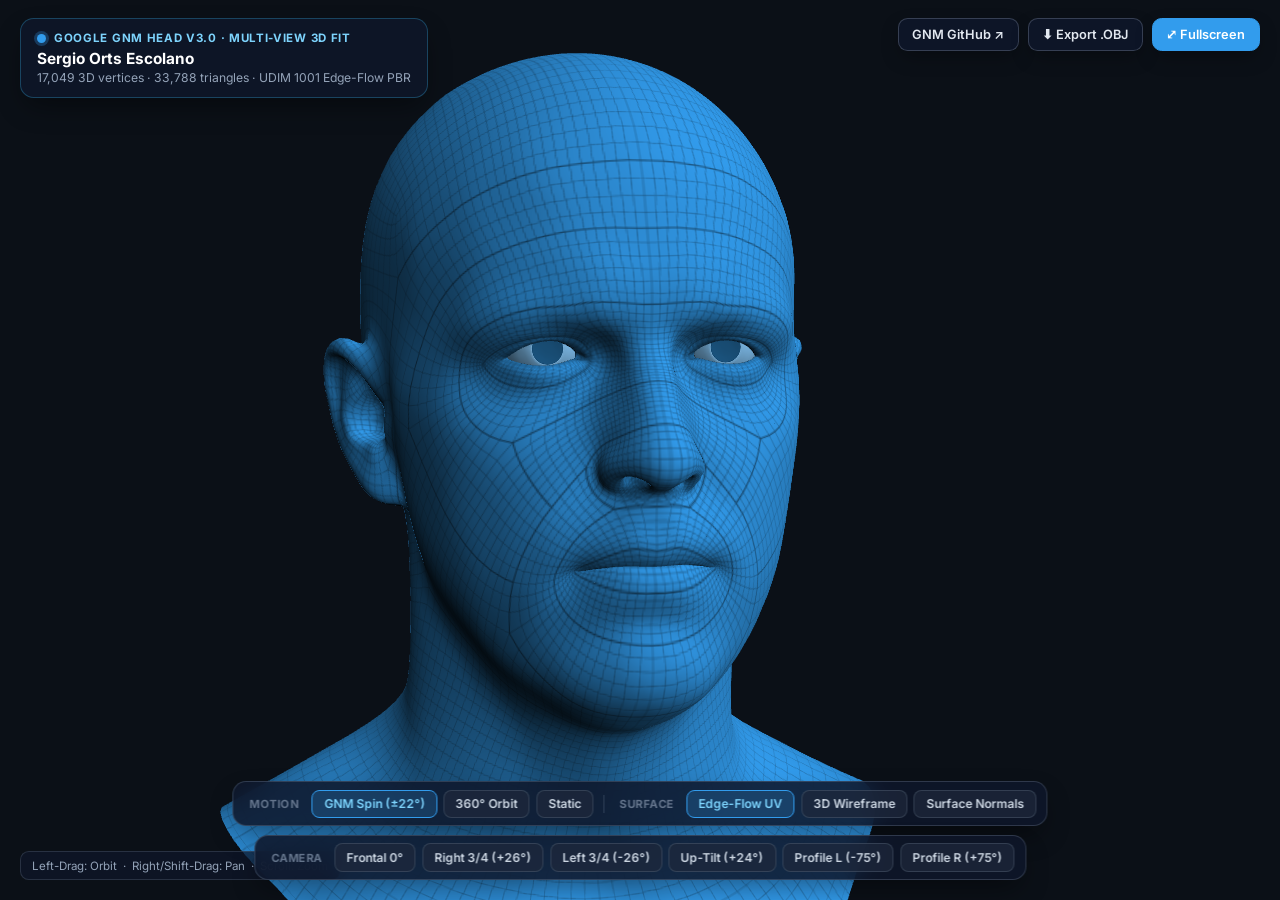
==== gnm_viewer.html @ 346ef2d6 "Add full-size expansion and standalone 3D GNM viewer window" ====
<!DOCTYPE html>
<html lang="en">
<head>
    <meta charset="UTF-8">
    <meta name="viewport" content="width=device-width, initial-scale=1.0">
    <title>3D GNM Head v3.0 Viewer — Sergio Orts Escolano</title>
    <link rel="preconnect" href="https://fonts.googleapis.com">
    <link rel="preconnect" href="https://fonts.gstatic.com" crossorigin>
    <link href="https://fonts.googleapis.com/css2?family=Inter:wght@400;500;600;700&display=swap" rel="stylesheet">
    <style>
        * {
            box-sizing: border-box;
            margin: 0;
            padding: 0;
            user-select: none;
            -webkit-user-select: none;
        }
        html, body {
            width: 100%;
            height: 100%;
            overflow: hidden;
            background: #0b1017;
            color: #f8fafc;
            font-family: 'Inter', -apple-system, BlinkMacSystemFont, sans-serif;
        }
        .viewport-root {
            position: relative;
            width: 100vw;
            height: 100vh;
            overflow: hidden;
            background: radial-gradient(circle at 50% 42%, #162234 0%, #0b1017 75%);
        }
        #glCanvas {
            width: 100%;
            height: 100%;
            display: block;
            cursor: grab;
            touch-action: none;
        }
        #glCanvas:active {
            cursor: grabbing;
        }
        .loading-banner {
            position: absolute;
            inset: 0;
            display: flex;
            align-items: center;
            justify-content: center;
            font-size: 1rem;
            font-weight: 600;
            color: #94a3b8;
            background: rgba(11, 16, 23, 0.85);
            z-index: 20;
            pointer-events: none;
        }
        .top-bar {
            position: absolute;
            top: 1.15rem;
            left: 1.25rem;
            right: 1.25rem;
            display: flex;
            align-items: flex-start;
            justify-content: space-between;
            gap: 1rem;
            pointer-events: none;
            z-index: 10;
        }
        .hud-card {
            pointer-events: auto;
            background: rgba(15, 23, 42, 0.84);
            backdrop-filter: blur(12px);
            -webkit-backdrop-filter: blur(12px);
            border: 1px solid rgba(56, 189, 248, 0.28);
            border-radius: 0.85rem;
            padding: 0.75rem 1rem;
            box-shadow: 0 12px 28px -6px rgba(0, 0, 0, 0.45);
        }
        .hud-title-row {
            display: flex;
            align-items: center;
            gap: 0.5rem;
        }
        .live-dot {
            width: 9px;
            height: 9px;
            border-radius: 50%;
            background: #329ced;
            box-shadow: 0 0 0 3px rgba(50, 156, 237, 0.28);
        }
        .hud-eyebrow {
            font-size: 0.72rem;
            font-weight: 700;
            text-transform: uppercase;
            letter-spacing: 0.06em;
            color: #7dd3fc;
        }
        .hud-main-title {
            font-size: 0.96rem;
            font-weight: 700;
            color: #ffffff;
            margin-top: 0.2rem;
        }
        .hud-sub {
            font-size: 0.76rem;
            color: #94a3b8;
            margin-top: 0.15rem;
        }
        .top-actions {
            pointer-events: auto;
            display: flex;
            align-items: center;
            gap: 0.55rem;
            flex-wrap: wrap;
        }
        .action-btn {
            background: rgba(15, 23, 42, 0.86);
            backdrop-filter: blur(10px);
            border: 1px solid rgba(148, 163, 184, 0.3);
            color: #e2e8f0;
            font-family: inherit;
            font-size: 0.8rem;
            font-weight: 600;
            padding: 0.5rem 0.85rem;
            border-radius: 0.6rem;
            cursor: pointer;
            text-decoration: none;
            display: inline-flex;
            align-items: center;
            gap: 0.4rem;
            transition: all 0.15s ease;
            box-shadow: 0 8px 20px -4px rgba(0, 0, 0, 0.35);
        }
        .action-btn:hover {
            border-color: #329ced;
            background: rgba(50, 156, 237, 0.2);
            color: #ffffff;
        }
        .action-btn.primary {
            background: #329ced;
            border-color: #329ced;
            color: #ffffff;
        }
        .action-btn.primary:hover {
            background: #2589d8;
        }
        .bottom-dock {
            position: absolute;
            bottom: 1.25rem;
            left: 50%;
            transform: translateX(-50%);
            z-index: 10;
            display: flex;
            flex-direction: column;
            align-items: center;
            gap: 0.55rem;
            width: max-content;
            max-width: calc(100vw - 2rem);
        }
        .dock-row {
            background: rgba(15, 23, 42, 0.86);
            backdrop-filter: blur(12px);
            -webkit-backdrop-filter: blur(12px);
            border: 1px solid rgba(148, 163, 184, 0.25);
            border-radius: 0.85rem;
            padding: 0.45rem 0.65rem;
            display: flex;
            flex-wrap: wrap;
            align-items: center;
            justify-content: center;
            gap: 0.4rem;
            box-shadow: 0 12px 28px -6px rgba(0, 0, 0, 0.45);
        }
        .dock-label {
            font-size: 0.7rem;
            font-weight: 700;
            text-transform: uppercase;
            letter-spacing: 0.05em;
            color: #64748b;
            padding: 0 0.35rem;
        }
        .dock-divider {
            width: 1px;
            height: 18px;
            background: rgba(148, 163, 184, 0.25);
            margin: 0 0.2rem;
        }
        .ctrl-btn {
            background: rgba(30, 41, 59, 0.75);
            border: 1px solid rgba(148, 163, 184, 0.22);
            color: #cbd5e1;
            font-family: inherit;
            font-size: 0.76rem;
            font-weight: 600;
            padding: 0.36rem 0.7rem;
            border-radius: 0.5rem;
            cursor: pointer;
            transition: all 0.15s ease;
        }
        .ctrl-btn:hover {
            border-color: #329ced;
            color: #ffffff;
        }
        .ctrl-btn.is-active {
            background: rgba(50, 156, 237, 0.22);
            border-color: #329ced;
            color: #7dd3fc;
        }
        .hint-pill {
            position: absolute;
            bottom: 1.25rem;
            left: 1.25rem;
            background: rgba(15, 23, 42, 0.72);
            border: 1px solid rgba(148, 163, 184, 0.2);
            border-radius: 0.55rem;
            padding: 0.4rem 0.7rem;
            font-size: 0.72rem;
            color: #94a3b8;
            pointer-events: none;
        }
        @media (max-width: 900px) {
            .hint-pill {
                display: none;
            }
            .top-bar {
                flex-direction: column;
                align-items: stretch;
            }
        }
    </style>
</head>
<body>
    <div class="viewport-root">
        <canvas id="glCanvas"></canvas>
        <div id="loadingBanner" class="loading-banner">Loading 3D GNM Head v3.0 mesh&hellip;</div>

        <div class="top-bar">
            <div class="hud-card">
                <div class="hud-title-row">
                    <span class="live-dot"></span>
                    <span class="hud-eyebrow">Google GNM Head v3.0 &middot; Multi-View 3D Fit</span>
                </div>
                <div class="hud-main-title">Sergio Orts Escolano</div>
                <div class="hud-sub">17,049 3D vertices &middot; 33,788 triangles &middot; UDIM 1001 Edge-Flow PBR</div>
            </div>

            <div class="top-actions">
                <a href="https://github.com/google/GNM" target="_blank" rel="noopener noreferrer" class="action-btn">
                    GNM GitHub &#8599;
                </a>
                <button type="button" id="btnExportObj" class="action-btn">
                    &#11015; Export .OBJ
                </button>
                <button type="button" id="btnFullscreen" class="action-btn primary">
                    &#10530; Fullscreen
                </button>
            </div>
        </div>

        <div class="bottom-dock">
            <div class="dock-row">
                <span class="dock-label">Motion</span>
                <button type="button" class="ctrl-btn is-active" data-anim="gnm_spin">GNM Spin (&plusmn;22&deg;)</button>
                <button type="button" class="ctrl-btn" data-anim="turntable">360&deg; Orbit</button>
                <button type="button" class="ctrl-btn" data-anim="none">Static</button>

                <span class="dock-divider"></span>
                <span class="dock-label">Surface</span>
                <button type="button" class="ctrl-btn is-active" id="btnEdgeflow">Edge-Flow UV</button>
                <button type="button" class="ctrl-btn" id="btnWireframe">3D Wireframe</button>
                <button type="button" class="ctrl-btn" id="btnNormals">Surface Normals</button>
            </div>

            <div class="dock-row">
                <span class="dock-label">Camera</span>
                <button type="button" class="ctrl-btn" data-cam="frontal">Frontal 0&deg;</button>
                <button type="button" class="ctrl-btn" data-cam="right26">Right 3/4 (+26&deg;)</button>
                <button type="button" class="ctrl-btn" data-cam="left26">Left 3/4 (-26&deg;)</button>
                <button type="button" class="ctrl-btn" data-cam="uptilt24">Up-Tilt (+24&deg;)</button>
                <button type="button" class="ctrl-btn" data-cam="profileL">Profile L (-75&deg;)</button>
                <button type="button" class="ctrl-btn" data-cam="profileR">Profile R (+75&deg;)</button>
            </div>
        </div>

        <div class="hint-pill">
            Left-Drag: Orbit &nbsp;&middot;&nbsp; Right/Shift-Drag: Pan &nbsp;&middot;&nbsp; Scroll: Zoom
        </div>
    </div>

    <script>
        (async function () {
            const canvas = document.getElementById('glCanvas');
            const loadingBanner = document.getElementById('loadingBanner');

            const state = {
                animMode: 'gnm_spin',
                showEdgeflow: true,
                showWireframe: false,
                showNormals: false,
                yawDeg: 0.0,
                pitchDeg: 0.0,
                distance: 0.86,
                fovDeg: 20.0,
                panX: 0.0,
                panY: -0.006
            };

            function b64ToBytes(b64) {
                const bin = atob(b64);
                const len = bin.length;
                const out = new Uint8Array(len);
                for (let i = 0; i < len; i++) out[i] = bin.charCodeAt(i);
                return out;
            }

            try {
                const resp = await fetch('assets/sergio_gnm_head.json');
                if (!resp.ok) throw new Error('HTTP ' + resp.status);
                const payload = await resp.json();

                const gl = canvas.getContext('webgl', { antialias: true, alpha: false, depth: true });
                if (!gl) throw new Error('WebGL not supported');

                const extAniso = (
                    gl.getExtension('EXT_texture_filter_anisotropic') ||
                    gl.getExtension('MOZ_EXT_texture_filter_anisotropic') ||
                    gl.getExtension('WEBKIT_EXT_texture_filter_anisotropic')
                );

                const num3D = payload.num3D;
                const numUV = payload.numUV;
                const numTris = payload.numTris;
                const targetCenter = payload.targetCenter;

                const curVerts3D = new Float32Array(b64ToBytes(payload.vCfg4F32).buffer);
                const facesUV = new Uint16Array(b64ToBytes(payload.facesUVU16).buffer);
                const mapUVTo3D = new Uint16Array(b64ToBytes(payload.mapUVTo3DU16).buffer);
                const uvCoords = new Float32Array(b64ToBytes(payload.uvCoordsF32).buffer);
                const uvIsSkin = b64ToBytes(payload.uvIsSkinU8);
                const vc3DU8 = b64ToBytes(payload.vc3DU8);

                const curNorms3D = new Float32Array(num3D * 3);
                for (let t = 0; t < numTris; t++) {
                    const i0 = mapUVTo3D[facesUV[t * 3]] * 3;
                    const i1 = mapUVTo3D[facesUV[t * 3 + 1]] * 3;
                    const i2 = mapUVTo3D[facesUV[t * 3 + 2]] * 3;
                    const ax = curVerts3D[i1] - curVerts3D[i0];
                    const ay = curVerts3D[i1 + 1] - curVerts3D[i0 + 1];
                    const az = curVerts3D[i1 + 2] - curVerts3D[i0 + 2];
                    const bx = curVerts3D[i2] - curVerts3D[i0];
                    const by = curVerts3D[i2 + 1] - curVerts3D[i0 + 1];
                    const bz = curVerts3D[i2 + 2] - curVerts3D[i0 + 2];
                    const nx = ay * bz - az * by;
                    const ny = az * bx - ax * bz;
                    const nz = ax * by - ay * bx;
                    curNorms3D[i0] += nx; curNorms3D[i0 + 1] += ny; curNorms3D[i0 + 2] += nz;
                    curNorms3D[i1] += nx; curNorms3D[i1 + 1] += ny; curNorms3D[i1 + 2] += nz;
                    curNorms3D[i2] += nx; curNorms3D[i2 + 1] += ny; curNorms3D[i2 + 2] += nz;
                }
                for (let i = 0; i < num3D; i++) {
                    const idx = i * 3;
                    const l = Math.hypot(curNorms3D[idx], curNorms3D[idx + 1], curNorms3D[idx + 2]) || 1e-8;
                    curNorms3D[idx] /= l;
                    curNorms3D[idx + 1] /= l;
                    curNorms3D[idx + 2] /= l;
                }

                const uvPositions = new Float32Array(numUV * 3);
                const uvNormals = new Float32Array(numUV * 3);
                const uvColors = new Float32Array(numUV * 3);
                const uvSkinFlag = new Float32Array(numUV);

                for (let k = 0; k < numUV; k++) {
                    const v3 = mapUVTo3D[k] * 3;
                    const u3 = k * 3;
                    uvPositions[u3] = curVerts3D[v3];
                    uvPositions[u3 + 1] = curVerts3D[v3 + 1];
                    uvPositions[u3 + 2] = curVerts3D[v3 + 2];
                    uvNormals[u3] = curNorms3D[v3];
                    uvNormals[u3 + 1] = curNorms3D[v3 + 1];
                    uvNormals[u3 + 2] = curNorms3D[v3 + 2];
                    uvColors[u3] = vc3DU8[v3] / 255.0;
                    uvColors[u3 + 1] = vc3DU8[v3 + 1] / 255.0;
                    uvColors[u3 + 2] = vc3DU8[v3 + 2] / 255.0;
                    uvSkinFlag[k] = uvIsSkin[k];
                }

                const wireIndices = new Uint16Array(numTris * 6);
                for (let i = 0; i < numTris; i++) {
                    const i0 = facesUV[i * 3];
                    const i1 = facesUV[i * 3 + 1];
                    const i2 = facesUV[i * 3 + 2];
                    const b = i * 6;
                    wireIndices[b] = i0; wireIndices[b + 1] = i1;
                    wireIndices[b + 2] = i1; wireIndices[b + 3] = i2;
                    wireIndices[b + 4] = i2; wireIndices[b + 5] = i0;
                }

                const vsSource = `
                    attribute vec3 aPosition;
                    attribute vec3 aNormal;
                    attribute vec2 aUV;
                    attribute vec3 aColor;
                    attribute float aIsSkin;

                    uniform mat4 uView;
                    uniform mat4 uProj;
                    uniform float uDepthBias;

                    varying vec3 vPosCam;
                    varying vec3 vNormCam;
                    varying vec3 vNormWorld;
                    varying vec2 vUV;
                    varying vec3 vColor;
                    varying float vIsSkin;

                    void main() {
                        vec4 posCam = uView * vec4(aPosition, 1.0);
                        posCam.z += uDepthBias;
                        vPosCam = posCam.xyz;
                        vNormCam = mat3(uView) * aNormal;
                        vNormWorld = aNormal;
                        vUV = aUV;
                        vColor = aColor;
                        vIsSkin = aIsSkin;
                        gl_Position = uProj * posCam;
                    }
                `;

                const fsSource = `
                    precision highp float;

                    varying vec3 vPosCam;
                    varying vec3 vNormCam;
                    varying vec3 vNormWorld;
                    varying vec2 vUV;
                    varying vec3 vColor;
                    varying float vIsSkin;

                    uniform sampler2D uEdgeflowTex;
                    uniform float uShowEdgeflow;
                    uniform int uShowNormals;
                    uniform int uIsWirePass;

                    const float PI = 3.141592653589793;
                    const float MIN_ROUGHNESS = 0.04;

                    void main() {
                        if (uIsWirePass == 1) {
                            gl_FragColor = vec4(0.05, 0.14, 0.24, 0.55);
                            return;
                        }

                        vec3 n = normalize(vNormCam);
                        if (!gl_FrontFacing) n = -n;

                        if (uShowNormals == 1) {
                            vec3 nw = normalize(vNormWorld) * 0.5 + 0.5;
                            gl_FragColor = vec4(nw, 1.0);
                            return;
                        }

                        float efRaw = texture2D(uEdgeflowTex, vUV).r;
                        float efMod = mix(1.0, efRaw * 0.5 + 0.5, vIsSkin * uShowEdgeflow);

                        vec3 baseColor = vec3(efMod);
                        vec3 c_diff = baseColor * (1.0 - MIN_ROUGHNESS);
                        vec3 f0 = vec3(MIN_ROUGHNESS);

                        vec3 l = normalize(vec3(1.0, 1.0, 1.0));
                        vec3 v = normalize(-vPosCam);
                        vec3 h = normalize(l + v);

                        float nl = clamp((dot(n, l) + 0.8) / 1.8, 0.0, 1.0);
                        float nv = clamp(abs(dot(n, v)), 0.001, 1.0);
                        float vh = clamp(dot(v, h), 0.0, 1.0);

                        vec3 F = f0 + (1.0 - f0) * pow(clamp(1.0 - vh, 0.0, 1.0), 5.0);
                        float k = 0.5;
                        float g1 = nv / (nv * (1.0 - k) + k);
                        float g2 = nl / (nl * (1.0 - k) + k);
                        float G = g1 * g2;
                        float D = 1.0 / PI;

                        vec3 diffuseContrib = (1.0 - F) * c_diff / PI;
                        vec3 specContrib = F * G * D / (4.0 * nl * nv + 0.001);

                        vec3 radiance = vec3(3.34);
                        vec3 litColor = nl * radiance * (diffuseContrib + specContrib) * vColor;

                        gl_FragColor = vec4(clamp(litColor, 0.0, 1.0), 1.0);
                    }
                `;

                function compileShader(type, src) {
                    const sh = gl.createShader(type);
                    gl.shaderSource(sh, src);
                    gl.compileShader(sh);
                    return sh;
                }

                const prog = gl.createProgram();
                gl.attachShader(prog, compileShader(gl.VERTEX_SHADER, vsSource));
                gl.attachShader(prog, compileShader(gl.FRAGMENT_SHADER, fsSource));
                gl.linkProgram(prog);
                gl.useProgram(prog);

                const loc = {
                    aPosition: gl.getAttribLocation(prog, 'aPosition'),
                    aNormal: gl.getAttribLocation(prog, 'aNormal'),
                    aUV: gl.getAttribLocation(prog, 'aUV'),
                    aColor: gl.getAttribLocation(prog, 'aColor'),
                    aIsSkin: gl.getAttribLocation(prog, 'aIsSkin'),
                    uView: gl.getUniformLocation(prog, 'uView'),
                    uProj: gl.getUniformLocation(prog, 'uProj'),
                    uDepthBias: gl.getUniformLocation(prog, 'uDepthBias'),
                    uEdgeflowTex: gl.getUniformLocation(prog, 'uEdgeflowTex'),
                    uShowEdgeflow: gl.getUniformLocation(prog, 'uShowEdgeflow'),
                    uShowNormals: gl.getUniformLocation(prog, 'uShowNormals'),
                    uIsWirePass: gl.getUniformLocation(prog, 'uIsWirePass')
                };

                const bufPos = gl.createBuffer();
                gl.bindBuffer(gl.ARRAY_BUFFER, bufPos);
                gl.bufferData(gl.ARRAY_BUFFER, uvPositions, gl.STATIC_DRAW);

                const bufNorm = gl.createBuffer();
                gl.bindBuffer(gl.ARRAY_BUFFER, bufNorm);
                gl.bufferData(gl.ARRAY_BUFFER, uvNormals, gl.STATIC_DRAW);

                const bufUV = gl.createBuffer();
                gl.bindBuffer(gl.ARRAY_BUFFER, bufUV);
                gl.bufferData(gl.ARRAY_BUFFER, uvCoords, gl.STATIC_DRAW);

                const bufColor = gl.createBuffer();
                gl.bindBuffer(gl.ARRAY_BUFFER, bufColor);
                gl.bufferData(gl.ARRAY_BUFFER, uvColors, gl.STATIC_DRAW);

                const bufSkin = gl.createBuffer();
                gl.bindBuffer(gl.ARRAY_BUFFER, bufSkin);
                gl.bufferData(gl.ARRAY_BUFFER, uvSkinFlag, gl.STATIC_DRAW);

                const bufFaces = gl.createBuffer();
                gl.bindBuffer(gl.ELEMENT_ARRAY_BUFFER, bufFaces);
                gl.bufferData(gl.ELEMENT_ARRAY_BUFFER, facesUV, gl.STATIC_DRAW);

                const bufWire = gl.createBuffer();
                gl.bindBuffer(gl.ELEMENT_ARRAY_BUFFER, bufWire);
                gl.bufferData(gl.ELEMENT_ARRAY_BUFFER, wireIndices, gl.STATIC_DRAW);

                const edgeflowTex = gl.createTexture();
                gl.bindTexture(gl.TEXTURE_2D, edgeflowTex);
                gl.texImage2D(
                    gl.TEXTURE_2D, 0, gl.RGBA, 1, 1, 0, gl.RGBA, gl.UNSIGNED_BYTE,
                    new Uint8Array([255, 255, 255, 255])
                );

                const efImg = new Image();
                efImg.onload = () => {
                    gl.bindTexture(gl.TEXTURE_2D, edgeflowTex);
                    gl.pixelStorei(gl.UNPACK_FLIP_Y_WEBGL, true);
                    gl.texImage2D(gl.TEXTURE_2D, 0, gl.RGBA, gl.RGBA, gl.UNSIGNED_BYTE, efImg);
                    gl.generateMipmap(gl.TEXTURE_2D);
                    gl.texParameteri(gl.TEXTURE_2D, gl.TEXTURE_MIN_FILTER, gl.LINEAR_MIPMAP_LINEAR);
                    gl.texParameteri(gl.TEXTURE_2D, gl.TEXTURE_MAG_FILTER, gl.LINEAR);
                    gl.texParameteri(gl.TEXTURE_2D, gl.TEXTURE_WRAP_S, gl.CLAMP_TO_EDGE);
                    gl.texParameteri(gl.TEXTURE_2D, gl.TEXTURE_WRAP_T, gl.CLAMP_TO_EDGE);
                    if (extAniso) {
                        const maxAniso = gl.getParameter(extAniso.MAX_TEXTURE_MAX_ANISOTROPY_EXT);
                        gl.texParameterf(gl.TEXTURE_2D, extAniso.TEXTURE_MAX_ANISOTROPY_EXT, Math.min(16, maxAniso));
                    }
                };
                efImg.src = 'data:image/png;base64,' + payload.edgeflowPngB64;

                function computeViewAndProj(aspect) {
                    const yaw = (state.yawDeg * Math.PI) / 180.0;
                    const pitch = (state.pitchDeg * Math.PI) / 180.0;
                    const tx = targetCenter[0] + state.panX;
                    const ty = targetCenter[1] + state.panY;
                    const tz = targetCenter[2];

                    const cx = tx + state.distance * Math.cos(pitch) * Math.sin(yaw);
                    const cy = ty + state.distance * Math.sin(pitch);
                    const cz = tz + state.distance * Math.cos(pitch) * Math.cos(yaw);

                    let zx = cx - tx, zy = cy - ty, zz = cz - tz;
                    const zl = Math.hypot(zx, zy, zz) || 1.0;
                    zx /= zl; zy /= zl; zz /= zl;

                    let xx = zz, xy = 0.0, xz = -zx;
                    const xl = Math.hypot(xx, xy, xz) || 1.0;
                    xx /= xl; xy /= xl; xz /= xl;

                    const yx = zy * xz - zz * xy;
                    const yy = zz * xx - zx * xz;
                    const yz = zx * xy - zy * xx;

                    const view = new Float32Array([
                        xx, yx, zx, 0,
                        xy, yy, zy, 0,
                        xz, yz, zz, 0,
                        -(xx * cx + xy * cy + xz * cz),
                        -(yx * cx + yy * cy + yz * cz),
                        -(zz * cz + zx * cx + zy * cy),
                        1
                    ]);

                    const f = 1.0 / Math.tan(((state.fovDeg * Math.PI) / 180.0) * 0.5);
                    const near = 0.1, far = 4.0, nf = 1.0 / (near - far);
                    const proj = new Float32Array([
                        f / aspect, 0, 0, 0,
                        0, f, 0, 0,
                        0, 0, (far + near) * nf, -1,
                        0, 0, 2 * far * near * nf, 0
                    ]);

                    return { view, proj };
                }

                const startTime = performance.now();
                function renderFrame(now) {
                    const dt = (now - startTime) * 0.001;
                    if (state.animMode === 'gnm_spin') {
                        state.yawDeg = Math.sin(dt * 1.6) * 22.0;
                        state.pitchDeg = Math.cos(dt * 1.6) * 5.0;
                    } else if (state.animMode === 'turntable') {
                        state.yawDeg = ((dt * 28.0 + 180.0) % 360.0) - 180.0;
                    }

                    const dpr = Math.min(window.devicePixelRatio || 1, 2);
                    const cssW = canvas.clientWidth || window.innerWidth;
                    const cssH = canvas.clientHeight || window.innerHeight;
                    const w = Math.floor(cssW * dpr);
                    const h = Math.floor(cssH * dpr);

                    if (canvas.width !== w || canvas.height !== h) {
                        canvas.width = w;
                        canvas.height = h;
                    }

                    gl.viewport(0, 0, w, h);
                    gl.clearColor(0.043, 0.063, 0.090, 1.0);
                    gl.clear(gl.COLOR_BUFFER_BIT | gl.DEPTH_BUFFER_BIT);
                    gl.enable(gl.DEPTH_TEST);

                    const { view, proj } = computeViewAndProj(w / h);

                    gl.useProgram(prog);
                    gl.uniformMatrix4fv(loc.uView, false, view);
                    gl.uniformMatrix4fv(loc.uProj, false, proj);
                    gl.uniform1f(loc.uDepthBias, 0.0);
                    gl.uniform1f(loc.uShowEdgeflow, state.showEdgeflow ? 1.0 : 0.0);
                    gl.uniform1i(loc.uShowNormals, state.showNormals ? 1 : 0);
                    gl.uniform1i(loc.uIsWirePass, 0);

                    gl.activeTexture(gl.TEXTURE0);
                    gl.bindTexture(gl.TEXTURE_2D, edgeflowTex);
                    gl.uniform1i(loc.uEdgeflowTex, 0);

                    gl.bindBuffer(gl.ARRAY_BUFFER, bufPos);
                    gl.enableVertexAttribArray(loc.aPosition);
                    gl.vertexAttribPointer(loc.aPosition, 3, gl.FLOAT, false, 0, 0);

                    gl.bindBuffer(gl.ARRAY_BUFFER, bufNorm);
                    gl.enableVertexAttribArray(loc.aNormal);
                    gl.vertexAttribPointer(loc.aNormal, 3, gl.FLOAT, false, 0, 0);

                    gl.bindBuffer(gl.ARRAY_BUFFER, bufUV);
                    gl.enableVertexAttribArray(loc.aUV);
                    gl.vertexAttribPointer(loc.aUV, 2, gl.FLOAT, false, 0, 0);

                    gl.bindBuffer(gl.ARRAY_BUFFER, bufColor);
                    gl.enableVertexAttribArray(loc.aColor);
                    gl.vertexAttribPointer(loc.aColor, 3, gl.FLOAT, false, 0, 0);

                    gl.bindBuffer(gl.ARRAY_BUFFER, bufSkin);
                    gl.enableVertexAttribArray(loc.aIsSkin);
                    gl.vertexAttribPointer(loc.aIsSkin, 1, gl.FLOAT, false, 0, 0);

                    gl.bindBuffer(gl.ELEMENT_ARRAY_BUFFER, bufFaces);
                    gl.drawElements(gl.TRIANGLES, numTris * 3, gl.UNSIGNED_SHORT, 0);

                    if (state.showWireframe) {
                        gl.enable(gl.BLEND);
                        gl.blendFunc(gl.SRC_ALPHA, gl.ONE_MINUS_SRC_ALPHA);
                        gl.uniform1f(loc.uDepthBias, 0.0008);
                        gl.uniform1i(loc.uIsWirePass, 1);
                        gl.bindBuffer(gl.ELEMENT_ARRAY_BUFFER, bufWire);
                        gl.drawElements(gl.LINES, numTris * 6, gl.UNSIGNED_SHORT, 0);
                        gl.disable(gl.BLEND);
                    }

                    requestAnimationFrame(renderFrame);
                }

                loadingBanner.style.display = 'none';
                requestAnimationFrame(renderFrame);

                // Controls & Interactions
                function syncUI() {
                    document.querySelectorAll('[data-anim]').forEach(btn => {
                        btn.classList.toggle('is-active', btn.dataset.anim === state.animMode);
                    });
                    document.getElementById('btnEdgeflow').classList.toggle('is-active', state.showEdgeflow);
                    document.getElementById('btnWireframe').classList.toggle('is-active', state.showWireframe);
                    document.getElementById('btnNormals').classList.toggle('is-active', state.showNormals);
                }

                document.querySelectorAll('[data-anim]').forEach(btn => {
                    btn.addEventListener('click', () => {
                        state.animMode = btn.dataset.anim;
                        syncUI();
                    });
                });

                document.getElementById('btnEdgeflow').addEventListener('click', () => {
                    state.showEdgeflow = !state.showEdgeflow;
                    syncUI();
                });

                document.getElementById('btnWireframe').addEventListener('click', () => {
                    state.showWireframe = !state.showWireframe;
                    syncUI();
                });

                document.getElementById('btnNormals').addEventListener('click', () => {
                    state.showNormals = !state.showNormals;
                    syncUI();
                });

                const CAM_PRESETS = {
                    frontal:  { yaw: 0.0,   pitch: 0.0,  dist: 0.86, panX: 0.0, panY: -0.006 },
                    right26:  { yaw: 26.0,  pitch: 5.0,  dist: 0.86, panX: 0.0, panY: -0.006 },
                    left26:   { yaw: -26.0, pitch: 6.0,  dist: 0.86, panX: 0.0, panY: -0.006 },
                    uptilt24: { yaw: -3.5,  pitch: 24.0, dist: 0.86, panX: 0.0, panY: -0.006 },
                    profileL: { yaw: -75.0, pitch: 0.0,  dist: 0.90, panX: 0.0, panY: -0.006 },
                    profileR: { yaw: 75.0,  pitch: 0.0,  dist: 0.90, panX: 0.0, panY: -0.006 }
                };

                document.querySelectorAll('[data-cam]').forEach(btn => {
                    btn.addEventListener('click', () => {
                        const p = CAM_PRESETS[btn.dataset.cam];
                        if (!p) return;
                        state.animMode = 'none';
                        state.yawDeg = p.yaw;
                        state.pitchDeg = p.pitch;
                        state.distance = p.dist;
                        state.panX = p.panX;
                        state.panY = p.panY;
                        syncUI();
                    });
                });

                // Mouse/Touch Drag & Wheel
                let isDragging = false;
                let dragMode = 'orbit';
                let lastX = 0, lastY = 0;

                canvas.addEventListener('contextmenu', e => e.preventDefault());
                canvas.addEventListener('pointerdown', e => {
                    isDragging = true;
                    lastX = e.clientX;
                    lastY = e.clientY;
                    dragMode = (e.button === 2 || e.shiftKey) ? 'pan' : 'orbit';
                    if (dragMode === 'orbit' && state.animMode !== 'none') {
                        state.animMode = 'none';
                        syncUI();
                    }
                    canvas.setPointerCapture(e.pointerId);
                });

                canvas.addEventListener('pointermove', e => {
                    if (!isDragging) return;
                    const dx = e.clientX - lastX;
                    const dy = e.clientY - lastY;
                    lastX = e.clientX;
                    lastY = e.clientY;
                    if (dragMode === 'orbit') {
                        state.yawDeg -= dx * 0.42;
                        state.pitchDeg = Math.max(-75, Math.min(75, state.pitchDeg + dy * 0.42));
                    } else {
                        state.panX -= dx * 0.00045 * state.distance;
                        state.panY += dy * 0.00045 * state.distance;
                    }
                });

                canvas.addEventListener('pointerup', e => {
                    isDragging = false;
                    try { canvas.releasePointerCapture(e.pointerId); } catch (_) {}
                });

                canvas.addEventListener('wheel', e => {
                    e.preventDefault();
                    const factor = Math.exp(e.deltaY * 0.001);
                    state.distance = Math.max(0.45, Math.min(2.2, state.distance * factor));
                }, { passive: false });

                // Export .OBJ
                document.getElementById('btnExportObj').addEventListener('click', () => {
                    const lines = ['# Google GNM Head v3.0 — Sergio Orts Escolano (Config 4 Fit)'];
                    for (let i = 0; i < num3D; i++) {
                        const idx = i * 3;
                        lines.push(`v ${curVerts3D[idx].toFixed(6)} ${curVerts3D[idx+1].toFixed(6)} ${curVerts3D[idx+2].toFixed(6)}`);
                    }
                    for (let t = 0; t < numTris; t++) {
                        const a = mapUVTo3D[facesUV[t * 3]] + 1;
                        const b = mapUVTo3D[facesUV[t * 3 + 1]] + 1;
                        const c = mapUVTo3D[facesUV[t * 3 + 2]] + 1;
                        lines.push(`f ${a} ${b} ${c}`);
                    }
                    const blob = new Blob([lines.join('\n')], { type: 'text/plain' });
                    const url = URL.createObjectURL(blob);
                    const a = document.createElement('a');
                    a.href = url;
                    a.download = 'sergio_gnm_head_v3.obj';
                    a.click();
                    URL.revokeObjectURL(url);
                });

                // Fullscreen toggle
                const fsBtn = document.getElementById('btnFullscreen');
                fsBtn.addEventListener('click', () => {
                    if (!document.fullscreenElement) {
                        document.documentElement.requestFullscreen().catch(() => {});
                    } else {
                        document.exitFullscreen().catch(() => {});
                    }
                });
                document.addEventListener('fullscreenchange', () => {
                    fsBtn.innerHTML = document.fullscreenElement ? '&#10005; Exit Fullscreen' : '&#10530; Fullscreen';
                });

            } catch (err) {
                console.error(err);
                loadingBanner.textContent = 'Failed to load 3D GNM viewer.';
            }
        })();
    </script>
</body>
</html>
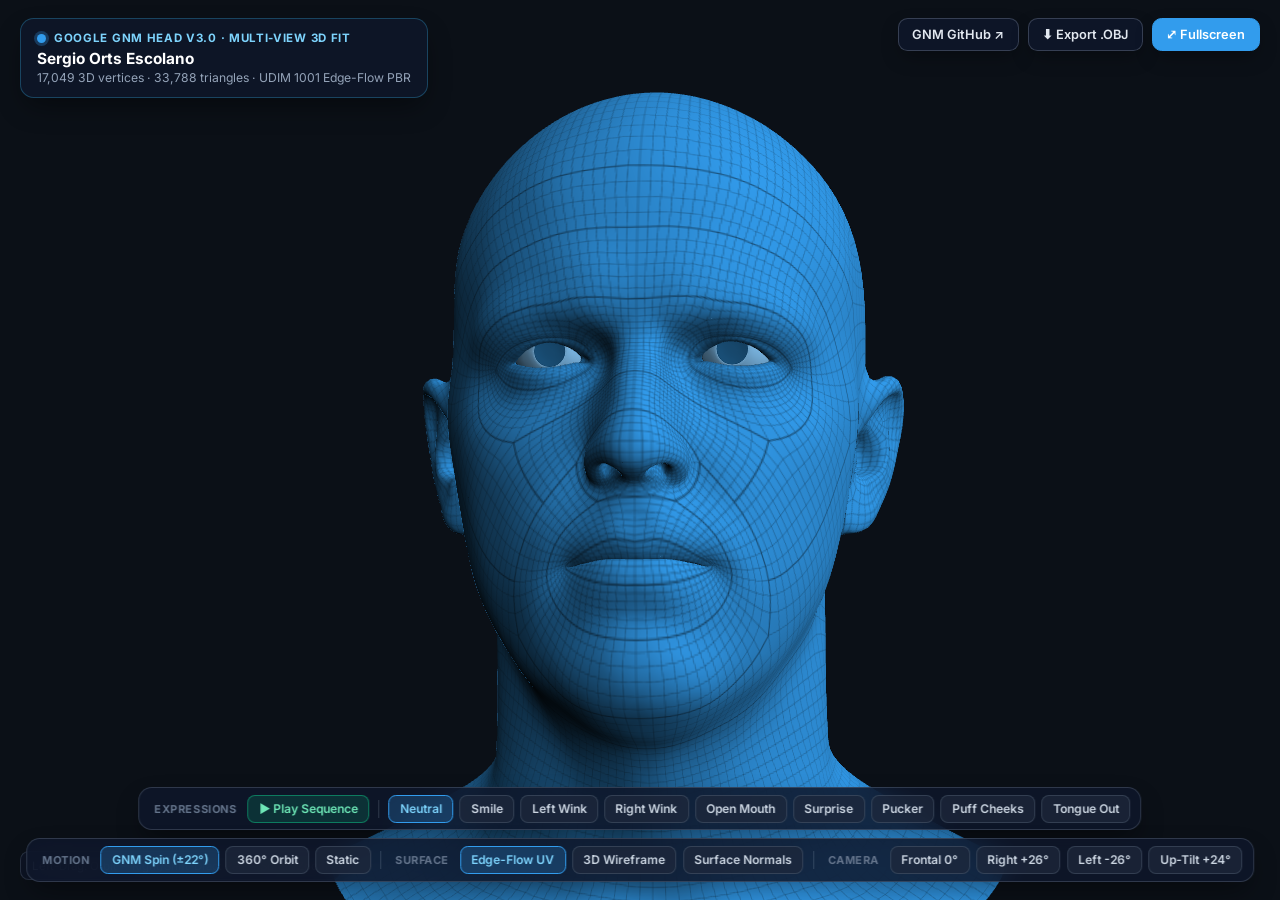
==== commit 0d2c9fe7: "Add Play Expressions animation button and 8 GNM semantic facial expressions" ====
--- a/gnm_viewer.html
+++ b/gnm_viewer.html
@@ -145,14 +145,14 @@
         }
         .bottom-dock {
             position: absolute;
-            bottom: 1.25rem;
+            bottom: 1.15rem;
             left: 50%;
             transform: translateX(-50%);
             z-index: 10;
             display: flex;
             flex-direction: column;
             align-items: center;
-            gap: 0.55rem;
+            gap: 0.5rem;
             width: max-content;
             max-width: calc(100vw - 2rem);
         }
@@ -162,21 +162,21 @@
             -webkit-backdrop-filter: blur(12px);
             border: 1px solid rgba(148, 163, 184, 0.25);
             border-radius: 0.85rem;
-            padding: 0.45rem 0.65rem;
+            padding: 0.42rem 0.65rem;
             display: flex;
             flex-wrap: wrap;
             align-items: center;
             justify-content: center;
-            gap: 0.4rem;
+            gap: 0.38rem;
             box-shadow: 0 12px 28px -6px rgba(0, 0, 0, 0.45);
         }
         .dock-label {
-            font-size: 0.7rem;
+            font-size: 0.68rem;
             font-weight: 700;
             text-transform: uppercase;
             letter-spacing: 0.05em;
             color: #64748b;
-            padding: 0 0.35rem;
+            padding: 0 0.3rem;
         }
         .dock-divider {
             width: 1px;
@@ -189,10 +189,10 @@
             border: 1px solid rgba(148, 163, 184, 0.22);
             color: #cbd5e1;
             font-family: inherit;
-            font-size: 0.76rem;
+            font-size: 0.75rem;
             font-weight: 600;
-            padding: 0.36rem 0.7rem;
-            border-radius: 0.5rem;
+            padding: 0.34rem 0.65rem;
+            border-radius: 0.48rem;
             cursor: pointer;
             transition: all 0.15s ease;
         }
@@ -201,9 +201,19 @@
             color: #ffffff;
         }
         .ctrl-btn.is-active {
-            background: rgba(50, 156, 237, 0.22);
+            background: rgba(50, 156, 237, 0.24);
             border-color: #329ced;
             color: #7dd3fc;
+        }
+        .ctrl-btn.expr-play {
+            background: rgba(16, 185, 129, 0.18);
+            border-color: rgba(16, 185, 129, 0.55);
+            color: #6ee7b7;
+        }
+        .ctrl-btn.expr-play.is-active {
+            background: #10b981;
+            border-color: #10b981;
+            color: #ffffff;
         }
         .hint-pill {
             position: absolute;
@@ -240,7 +250,7 @@
                     <span class="hud-eyebrow">Google GNM Head v3.0 &middot; Multi-View 3D Fit</span>
                 </div>
                 <div class="hud-main-title">Sergio Orts Escolano</div>
-                <div class="hud-sub">17,049 3D vertices &middot; 33,788 triangles &middot; UDIM 1001 Edge-Flow PBR</div>
+                <div class="hud-sub" id="hudSubtext">17,049 3D vertices &middot; 33,788 triangles &middot; UDIM 1001 Edge-Flow PBR</div>
             </div>
 
             <div class="top-actions">
@@ -258,6 +268,21 @@
 
         <div class="bottom-dock">
             <div class="dock-row">
+                <span class="dock-label">Expressions</span>
+                <button type="button" class="ctrl-btn expr-play" id="btnPlayExpr">&#9654; Play Sequence</button>
+                <span class="dock-divider"></span>
+                <button type="button" class="ctrl-btn is-active" data-expr="neutral">Neutral</button>
+                <button type="button" class="ctrl-btn" data-expr="smile">Smile</button>
+                <button type="button" class="ctrl-btn" data-expr="wink_left">Left Wink</button>
+                <button type="button" class="ctrl-btn" data-expr="wink_right">Right Wink</button>
+                <button type="button" class="ctrl-btn" data-expr="open_mouth">Open Mouth</button>
+                <button type="button" class="ctrl-btn" data-expr="surprise">Surprise</button>
+                <button type="button" class="ctrl-btn" data-expr="pucker">Pucker</button>
+                <button type="button" class="ctrl-btn" data-expr="blow">Puff Cheeks</button>
+                <button type="button" class="ctrl-btn" data-expr="tongue">Tongue Out</button>
+            </div>
+
+            <div class="dock-row">
                 <span class="dock-label">Motion</span>
                 <button type="button" class="ctrl-btn is-active" data-anim="gnm_spin">GNM Spin (&plusmn;22&deg;)</button>
                 <button type="button" class="ctrl-btn" data-anim="turntable">360&deg; Orbit</button>
@@ -268,16 +293,13 @@
                 <button type="button" class="ctrl-btn is-active" id="btnEdgeflow">Edge-Flow UV</button>
                 <button type="button" class="ctrl-btn" id="btnWireframe">3D Wireframe</button>
                 <button type="button" class="ctrl-btn" id="btnNormals">Surface Normals</button>
-            </div>
-
-            <div class="dock-row">
+
+                <span class="dock-divider"></span>
                 <span class="dock-label">Camera</span>
                 <button type="button" class="ctrl-btn" data-cam="frontal">Frontal 0&deg;</button>
-                <button type="button" class="ctrl-btn" data-cam="right26">Right 3/4 (+26&deg;)</button>
-                <button type="button" class="ctrl-btn" data-cam="left26">Left 3/4 (-26&deg;)</button>
-                <button type="button" class="ctrl-btn" data-cam="uptilt24">Up-Tilt (+24&deg;)</button>
-                <button type="button" class="ctrl-btn" data-cam="profileL">Profile L (-75&deg;)</button>
-                <button type="button" class="ctrl-btn" data-cam="profileR">Profile R (+75&deg;)</button>
+                <button type="button" class="ctrl-btn" data-cam="right26">Right +26&deg;</button>
+                <button type="button" class="ctrl-btn" data-cam="left26">Left -26&deg;</button>
+                <button type="button" class="ctrl-btn" data-cam="uptilt24">Up-Tilt +24&deg;</button>
             </div>
         </div>
 
@@ -293,6 +315,8 @@
 
             const state = {
                 animMode: 'gnm_spin',
+                playExpressions: false,
+                selectedExpr: 'neutral',
                 showEdgeflow: true,
                 showWireframe: false,
                 showNormals: false,
@@ -304,6 +328,18 @@
                 panY: -0.006
             };
 
+            const EXPR_SEQUENCE = [
+                { key: 'neutral',    label: 'Neutral',       holdSec: 0.55, transSec: 0.55 },
+                { key: 'smile',      label: 'Wide Smile',    holdSec: 0.90, transSec: 0.55 },
+                { key: 'wink_left',  label: 'Left Wink',     holdSec: 0.70, transSec: 0.45 },
+                { key: 'wink_right', label: 'Right Wink',    holdSec: 0.70, transSec: 0.50 },
+                { key: 'open_mouth', label: 'Open Mouth',    holdSec: 0.85, transSec: 0.55 },
+                { key: 'surprise',   label: 'Surprise',      holdSec: 0.80, transSec: 0.55 },
+                { key: 'pucker',     label: 'Lip Pucker',    holdSec: 0.75, transSec: 0.50 },
+                { key: 'blow',       label: 'Puffed Cheeks', holdSec: 0.80, transSec: 0.50 },
+                { key: 'tongue',     label: 'Tongue Out',    holdSec: 0.85, transSec: 0.60 }
+            ];
+
             function b64ToBytes(b64) {
                 const bin = atob(b64);
                 const len = bin.length;
@@ -331,53 +367,98 @@
                 const numTris = payload.numTris;
                 const targetCenter = payload.targetCenter;
 
-                const curVerts3D = new Float32Array(b64ToBytes(payload.vCfg4F32).buffer);
+                const baseVerts3D = new Float32Array(b64ToBytes(payload.vCfg4F32).buffer);
                 const facesUV = new Uint16Array(b64ToBytes(payload.facesUVU16).buffer);
                 const mapUVTo3D = new Uint16Array(b64ToBytes(payload.mapUVTo3DU16).buffer);
                 const uvCoords = new Float32Array(b64ToBytes(payload.uvCoordsF32).buffer);
                 const uvIsSkin = b64ToBytes(payload.uvIsSkinU8);
                 const vc3DU8 = b64ToBytes(payload.vc3DU8);
-
-                const curNorms3D = new Float32Array(num3D * 3);
+                const rawExpressions = payload.expressions || {};
+
+                const tri3DIndices = new Uint32Array(numTris * 3);
                 for (let t = 0; t < numTris; t++) {
-                    const i0 = mapUVTo3D[facesUV[t * 3]] * 3;
-                    const i1 = mapUVTo3D[facesUV[t * 3 + 1]] * 3;
-                    const i2 = mapUVTo3D[facesUV[t * 3 + 2]] * 3;
-                    const ax = curVerts3D[i1] - curVerts3D[i0];
-                    const ay = curVerts3D[i1 + 1] - curVerts3D[i0 + 1];
-                    const az = curVerts3D[i1 + 2] - curVerts3D[i0 + 2];
-                    const bx = curVerts3D[i2] - curVerts3D[i0];
-                    const by = curVerts3D[i2 + 1] - curVerts3D[i0 + 1];
-                    const bz = curVerts3D[i2 + 2] - curVerts3D[i0 + 2];
-                    const nx = ay * bz - az * by;
-                    const ny = az * bx - ax * bz;
-                    const nz = ax * by - ay * bx;
-                    curNorms3D[i0] += nx; curNorms3D[i0 + 1] += ny; curNorms3D[i0 + 2] += nz;
-                    curNorms3D[i1] += nx; curNorms3D[i1 + 1] += ny; curNorms3D[i1 + 2] += nz;
-                    curNorms3D[i2] += nx; curNorms3D[i2 + 1] += ny; curNorms3D[i2 + 2] += nz;
+                    tri3DIndices[t * 3] = mapUVTo3D[facesUV[t * 3]] * 3;
+                    tri3DIndices[t * 3 + 1] = mapUVTo3D[facesUV[t * 3 + 1]] * 3;
+                    tri3DIndices[t * 3 + 2] = mapUVTo3D[facesUV[t * 3 + 2]] * 3;
                 }
-                for (let i = 0; i < num3D; i++) {
-                    const idx = i * 3;
-                    const l = Math.hypot(curNorms3D[idx], curNorms3D[idx + 1], curNorms3D[idx + 2]) || 1e-8;
-                    curNorms3D[idx] /= l;
-                    curNorms3D[idx + 1] /= l;
-                    curNorms3D[idx + 2] /= l;
+
+                const scratchNorms3D = new Float32Array(num3D * 3);
+                const exprGpuCache = {};
+
+                function buildExprGpuBuffers(key) {
+                    if (exprGpuCache[key]) return exprGpuCache[key];
+
+                    const verts3D = new Float32Array(num3D * 3);
+                    if (key === 'neutral' || !rawExpressions[key]) {
+                        verts3D.set(baseVerts3D);
+                    } else {
+                        const exprInfo = rawExpressions[key];
+                        const scale = exprInfo.maxAbs / 127.0;
+                        const qBytes = b64ToBytes(exprInfo.deltaI8);
+                        const qI8 = new Int8Array(qBytes.buffer, qBytes.byteOffset, qBytes.byteLength);
+                        for (let i = 0; i < num3D * 3; i++) {
+                            verts3D[i] = baseVerts3D[i] + qI8[i] * scale;
+                        }
+                    }
+
+                    scratchNorms3D.fill(0);
+                    for (let t = 0; t < numTris; t++) {
+                        const i0 = tri3DIndices[t * 3];
+                        const i1 = tri3DIndices[t * 3 + 1];
+                        const i2 = tri3DIndices[t * 3 + 2];
+                        const ax = verts3D[i1] - verts3D[i0];
+                        const ay = verts3D[i1 + 1] - verts3D[i0 + 1];
+                        const az = verts3D[i1 + 2] - verts3D[i0 + 2];
+                        const bx = verts3D[i2] - verts3D[i0];
+                        const by = verts3D[i2 + 1] - verts3D[i0 + 1];
+                        const bz = verts3D[i2 + 2] - verts3D[i0 + 2];
+                        const nx = ay * bz - az * by;
+                        const ny = az * bx - ax * bz;
+                        const nz = ax * by - ay * bx;
+                        scratchNorms3D[i0] += nx; scratchNorms3D[i0 + 1] += ny; scratchNorms3D[i0 + 2] += nz;
+                        scratchNorms3D[i1] += nx; scratchNorms3D[i1 + 1] += ny; scratchNorms3D[i1 + 2] += nz;
+                        scratchNorms3D[i2] += nx; scratchNorms3D[i2 + 1] += ny; scratchNorms3D[i2 + 2] += nz;
+                    }
+                    for (let i = 0; i < num3D; i++) {
+                        const idx = i * 3;
+                        const l = Math.hypot(scratchNorms3D[idx], scratchNorms3D[idx + 1], scratchNorms3D[idx + 2]) || 1e-8;
+                        scratchNorms3D[idx] /= l;
+                        scratchNorms3D[idx + 1] /= l;
+                        scratchNorms3D[idx + 2] /= l;
+                    }
+
+                    const uvPos = new Float32Array(numUV * 3);
+                    const uvNorm = new Float32Array(numUV * 3);
+                    for (let k = 0; k < numUV; k++) {
+                        const v3 = mapUVTo3D[k] * 3;
+                        const u3 = k * 3;
+                        uvPos[u3] = verts3D[v3];
+                        uvPos[u3 + 1] = verts3D[v3 + 1];
+                        uvPos[u3 + 2] = verts3D[v3 + 2];
+                        uvNorm[u3] = scratchNorms3D[v3];
+                        uvNorm[u3 + 1] = scratchNorms3D[v3 + 1];
+                        uvNorm[u3 + 2] = scratchNorms3D[v3 + 2];
+                    }
+
+                    const bPos = gl.createBuffer();
+                    gl.bindBuffer(gl.ARRAY_BUFFER, bPos);
+                    gl.bufferData(gl.ARRAY_BUFFER, uvPos, gl.STATIC_DRAW);
+
+                    const bNorm = gl.createBuffer();
+                    gl.bindBuffer(gl.ARRAY_BUFFER, bNorm);
+                    gl.bufferData(gl.ARRAY_BUFFER, uvNorm, gl.STATIC_DRAW);
+
+                    exprGpuCache[key] = { pos: bPos, norm: bNorm, verts3D };
+                    return exprGpuCache[key];
                 }
 
-                const uvPositions = new Float32Array(numUV * 3);
-                const uvNormals = new Float32Array(numUV * 3);
+                buildExprGpuBuffers('neutral');
+
                 const uvColors = new Float32Array(numUV * 3);
                 const uvSkinFlag = new Float32Array(numUV);
-
                 for (let k = 0; k < numUV; k++) {
                     const v3 = mapUVTo3D[k] * 3;
                     const u3 = k * 3;
-                    uvPositions[u3] = curVerts3D[v3];
-                    uvPositions[u3 + 1] = curVerts3D[v3 + 1];
-                    uvPositions[u3 + 2] = curVerts3D[v3 + 2];
-                    uvNormals[u3] = curNorms3D[v3];
-                    uvNormals[u3 + 1] = curNorms3D[v3 + 1];
-                    uvNormals[u3 + 2] = curNorms3D[v3 + 2];
                     uvColors[u3] = vc3DU8[v3] / 255.0;
                     uvColors[u3 + 1] = vc3DU8[v3 + 1] / 255.0;
                     uvColors[u3 + 2] = vc3DU8[v3 + 2] / 255.0;
@@ -397,7 +478,9 @@
 
                 const vsSource = `
                     attribute vec3 aPosition;
+                    attribute vec3 aPositionNext;
                     attribute vec3 aNormal;
+                    attribute vec3 aNormalNext;
                     attribute vec2 aUV;
                     attribute vec3 aColor;
                     attribute float aIsSkin;
@@ -405,6 +488,7 @@
                     uniform mat4 uView;
                     uniform mat4 uProj;
                     uniform float uDepthBias;
+                    uniform float uExprBlend;
 
                     varying vec3 vPosCam;
                     varying vec3 vNormCam;
@@ -414,11 +498,13 @@
                     varying float vIsSkin;
 
                     void main() {
-                        vec4 posCam = uView * vec4(aPosition, 1.0);
+                        vec3 blendedPos = mix(aPosition, aPositionNext, uExprBlend);
+                        vec3 blendedNorm = normalize(mix(aNormal, aNormalNext, uExprBlend));
+                        vec4 posCam = uView * vec4(blendedPos, 1.0);
                         posCam.z += uDepthBias;
                         vPosCam = posCam.xyz;
-                        vNormCam = mat3(uView) * aNormal;
-                        vNormWorld = aNormal;
+                        vNormCam = mat3(uView) * blendedNorm;
+                        vNormWorld = blendedNorm;
                         vUV = aUV;
                         vColor = aColor;
                         vIsSkin = aIsSkin;
@@ -506,26 +592,21 @@
 
                 const loc = {
                     aPosition: gl.getAttribLocation(prog, 'aPosition'),
+                    aPositionNext: gl.getAttribLocation(prog, 'aPositionNext'),
                     aNormal: gl.getAttribLocation(prog, 'aNormal'),
+                    aNormalNext: gl.getAttribLocation(prog, 'aNormalNext'),
                     aUV: gl.getAttribLocation(prog, 'aUV'),
                     aColor: gl.getAttribLocation(prog, 'aColor'),
                     aIsSkin: gl.getAttribLocation(prog, 'aIsSkin'),
                     uView: gl.getUniformLocation(prog, 'uView'),
                     uProj: gl.getUniformLocation(prog, 'uProj'),
                     uDepthBias: gl.getUniformLocation(prog, 'uDepthBias'),
+                    uExprBlend: gl.getUniformLocation(prog, 'uExprBlend'),
                     uEdgeflowTex: gl.getUniformLocation(prog, 'uEdgeflowTex'),
                     uShowEdgeflow: gl.getUniformLocation(prog, 'uShowEdgeflow'),
                     uShowNormals: gl.getUniformLocation(prog, 'uShowNormals'),
                     uIsWirePass: gl.getUniformLocation(prog, 'uIsWirePass')
                 };
-
-                const bufPos = gl.createBuffer();
-                gl.bindBuffer(gl.ARRAY_BUFFER, bufPos);
-                gl.bufferData(gl.ARRAY_BUFFER, uvPositions, gl.STATIC_DRAW);
-
-                const bufNorm = gl.createBuffer();
-                gl.bindBuffer(gl.ARRAY_BUFFER, bufNorm);
-                gl.bufferData(gl.ARRAY_BUFFER, uvNormals, gl.STATIC_DRAW);
 
                 const bufUV = gl.createBuffer();
                 gl.bindBuffer(gl.ARRAY_BUFFER, bufUV);
@@ -571,6 +652,37 @@
                 };
                 efImg.src = 'data:image/png;base64,' + payload.edgeflowPngB64;
 
+                const totalCycleSec = EXPR_SEQUENCE.reduce((acc, s) => acc + s.holdSec + s.transSec, 0);
+                let exprStartTime = performance.now();
+
+                function getActiveExpressionState(now) {
+                    if (!state.playExpressions) {
+                        const b = buildExprGpuBuffers(state.selectedExpr);
+                        return { buf0: b, buf1: b, blend: 0.0, activeKey: state.selectedExpr };
+                    }
+                    let t = ((now - exprStartTime) * 0.001) % totalCycleSec;
+                    for (let i = 0; i < EXPR_SEQUENCE.length; i++) {
+                        const cur = EXPR_SEQUENCE[i];
+                        const next = EXPR_SEQUENCE[(i + 1) % EXPR_SEQUENCE.length];
+                        const segDur = cur.holdSec + cur.transSec;
+                        if (t <= segDur) {
+                            const buf0 = buildExprGpuBuffers(cur.key);
+                            const buf1 = buildExprGpuBuffers(next.key);
+                            let blend = 0.0;
+                            let activeKey = cur.key;
+                            if (t > cur.holdSec) {
+                                const u = (t - cur.holdSec) / cur.transSec;
+                                blend = 0.5 - 0.5 * Math.cos(Math.PI * u);
+                                if (blend > 0.5) activeKey = next.key;
+                            }
+                            return { buf0, buf1, blend, activeKey };
+                        }
+                        t -= segDur;
+                    }
+                    const b = buildExprGpuBuffers('neutral');
+                    return { buf0: b, buf1: b, blend: 0.0, activeKey: 'neutral' };
+                }
+
                 function computeViewAndProj(aspect) {
                     const yaw = (state.yawDeg * Math.PI) / 180.0;
                     const pitch = (state.pitchDeg * Math.PI) / 180.0;
@@ -617,6 +729,8 @@
                 }
 
                 const startTime = performance.now();
+                let lastHighlightedKey = 'neutral';
+
                 function renderFrame(now) {
                     const dt = (now - startTime) * 0.001;
                     if (state.animMode === 'gnm_spin') {
@@ -626,6 +740,14 @@
                         state.yawDeg = ((dt * 28.0 + 180.0) % 360.0) - 180.0;
                     }
 
+                    const exprState = getActiveExpressionState(now);
+                    if (exprState.activeKey !== lastHighlightedKey) {
+                        lastHighlightedKey = exprState.activeKey;
+                        document.querySelectorAll('[data-expr]').forEach(btn => {
+                            btn.classList.toggle('is-active', btn.dataset.expr === exprState.activeKey);
+                        });
+                    }
+
                     const dpr = Math.min(window.devicePixelRatio || 1, 2);
                     const cssW = canvas.clientWidth || window.innerWidth;
                     const cssH = canvas.clientHeight || window.innerHeight;
@@ -648,6 +770,7 @@
                     gl.uniformMatrix4fv(loc.uView, false, view);
                     gl.uniformMatrix4fv(loc.uProj, false, proj);
                     gl.uniform1f(loc.uDepthBias, 0.0);
+                    gl.uniform1f(loc.uExprBlend, exprState.blend);
                     gl.uniform1f(loc.uShowEdgeflow, state.showEdgeflow ? 1.0 : 0.0);
                     gl.uniform1i(loc.uShowNormals, state.showNormals ? 1 : 0);
                     gl.uniform1i(loc.uIsWirePass, 0);
@@ -656,13 +779,21 @@
                     gl.bindTexture(gl.TEXTURE_2D, edgeflowTex);
                     gl.uniform1i(loc.uEdgeflowTex, 0);
 
-                    gl.bindBuffer(gl.ARRAY_BUFFER, bufPos);
+                    gl.bindBuffer(gl.ARRAY_BUFFER, exprState.buf0.pos);
                     gl.enableVertexAttribArray(loc.aPosition);
                     gl.vertexAttribPointer(loc.aPosition, 3, gl.FLOAT, false, 0, 0);
 
-                    gl.bindBuffer(gl.ARRAY_BUFFER, bufNorm);
+                    gl.bindBuffer(gl.ARRAY_BUFFER, exprState.buf1.pos);
+                    gl.enableVertexAttribArray(loc.aPositionNext);
+                    gl.vertexAttribPointer(loc.aPositionNext, 3, gl.FLOAT, false, 0, 0);
+
+                    gl.bindBuffer(gl.ARRAY_BUFFER, exprState.buf0.norm);
                     gl.enableVertexAttribArray(loc.aNormal);
                     gl.vertexAttribPointer(loc.aNormal, 3, gl.FLOAT, false, 0, 0);
+
+                    gl.bindBuffer(gl.ARRAY_BUFFER, exprState.buf1.norm);
+                    gl.enableVertexAttribArray(loc.aNormalNext);
+                    gl.vertexAttribPointer(loc.aNormalNext, 3, gl.FLOAT, false, 0, 0);
 
                     gl.bindBuffer(gl.ARRAY_BUFFER, bufUV);
                     gl.enableVertexAttribArray(loc.aUV);
@@ -697,6 +828,15 @@
 
                 // Controls & Interactions
                 function syncUI() {
+                    const playBtn = document.getElementById('btnPlayExpr');
+                    playBtn.classList.toggle('is-active', state.playExpressions);
+                    playBtn.innerHTML = state.playExpressions ? '&#9208; Pause Sequence' : '&#9654; Play Sequence';
+
+                    if (!state.playExpressions) {
+                        document.querySelectorAll('[data-expr]').forEach(btn => {
+                            btn.classList.toggle('is-active', btn.dataset.expr === state.selectedExpr);
+                        });
+                    }
                     document.querySelectorAll('[data-anim]').forEach(btn => {
                         btn.classList.toggle('is-active', btn.dataset.anim === state.animMode);
                     });
@@ -705,6 +845,22 @@
                     document.getElementById('btnNormals').classList.toggle('is-active', state.showNormals);
                 }
 
+                document.getElementById('btnPlayExpr').addEventListener('click', () => {
+                    state.playExpressions = !state.playExpressions;
+                    if (state.playExpressions) {
+                        exprStartTime = performance.now();
+                    }
+                    syncUI();
+                });
+
+                document.querySelectorAll('[data-expr]').forEach(btn => {
+                    btn.addEventListener('click', () => {
+                        state.playExpressions = false;
+                        state.selectedExpr = btn.dataset.expr;
+                        syncUI();
+                    });
+                });
+
                 document.querySelectorAll('[data-anim]').forEach(btn => {
                     btn.addEventListener('click', () => {
                         state.animMode = btn.dataset.anim;
@@ -731,9 +887,7 @@
                     frontal:  { yaw: 0.0,   pitch: 0.0,  dist: 0.86, panX: 0.0, panY: -0.006 },
                     right26:  { yaw: 26.0,  pitch: 5.0,  dist: 0.86, panX: 0.0, panY: -0.006 },
                     left26:   { yaw: -26.0, pitch: 6.0,  dist: 0.86, panX: 0.0, panY: -0.006 },
-                    uptilt24: { yaw: -3.5,  pitch: 24.0, dist: 0.86, panX: 0.0, panY: -0.006 },
-                    profileL: { yaw: -75.0, pitch: 0.0,  dist: 0.90, panX: 0.0, panY: -0.006 },
-                    profileR: { yaw: 75.0,  pitch: 0.0,  dist: 0.90, panX: 0.0, panY: -0.006 }
+                    uptilt24: { yaw: -3.5,  pitch: 24.0, dist: 0.86, panX: 0.0, panY: -0.006 }
                 };
 
                 document.querySelectorAll('[data-cam]').forEach(btn => {
@@ -794,12 +948,14 @@
                     state.distance = Math.max(0.45, Math.min(2.2, state.distance * factor));
                 }, { passive: false });
 
-                // Export .OBJ
+                // Export .OBJ (exports currently active expression!)
                 document.getElementById('btnExportObj').addEventListener('click', () => {
-                    const lines = ['# Google GNM Head v3.0 — Sergio Orts Escolano (Config 4 Fit)'];
+                    const activeBuf = buildExprGpuBuffers(lastHighlightedKey || 'neutral');
+                    const vArr = activeBuf.verts3D || baseVerts3D;
+                    const lines = [`# Google GNM Head v3.0 — Sergio Orts Escolano (${lastHighlightedKey})`];
                     for (let i = 0; i < num3D; i++) {
                         const idx = i * 3;
-                        lines.push(`v ${curVerts3D[idx].toFixed(6)} ${curVerts3D[idx+1].toFixed(6)} ${curVerts3D[idx+2].toFixed(6)}`);
+                        lines.push(`v ${vArr[idx].toFixed(6)} ${vArr[idx+1].toFixed(6)} ${vArr[idx+2].toFixed(6)}`);
                     }
                     for (let t = 0; t < numTris; t++) {
                         const a = mapUVTo3D[facesUV[t * 3]] + 1;
@@ -811,7 +967,7 @@
                     const url = URL.createObjectURL(blob);
                     const a = document.createElement('a');
                     a.href = url;
-                    a.download = 'sergio_gnm_head_v3.obj';
+                    a.download = `sergio_gnm_head_${lastHighlightedKey}.obj`;
                     a.click();
                     URL.revokeObjectURL(url);
                 });
